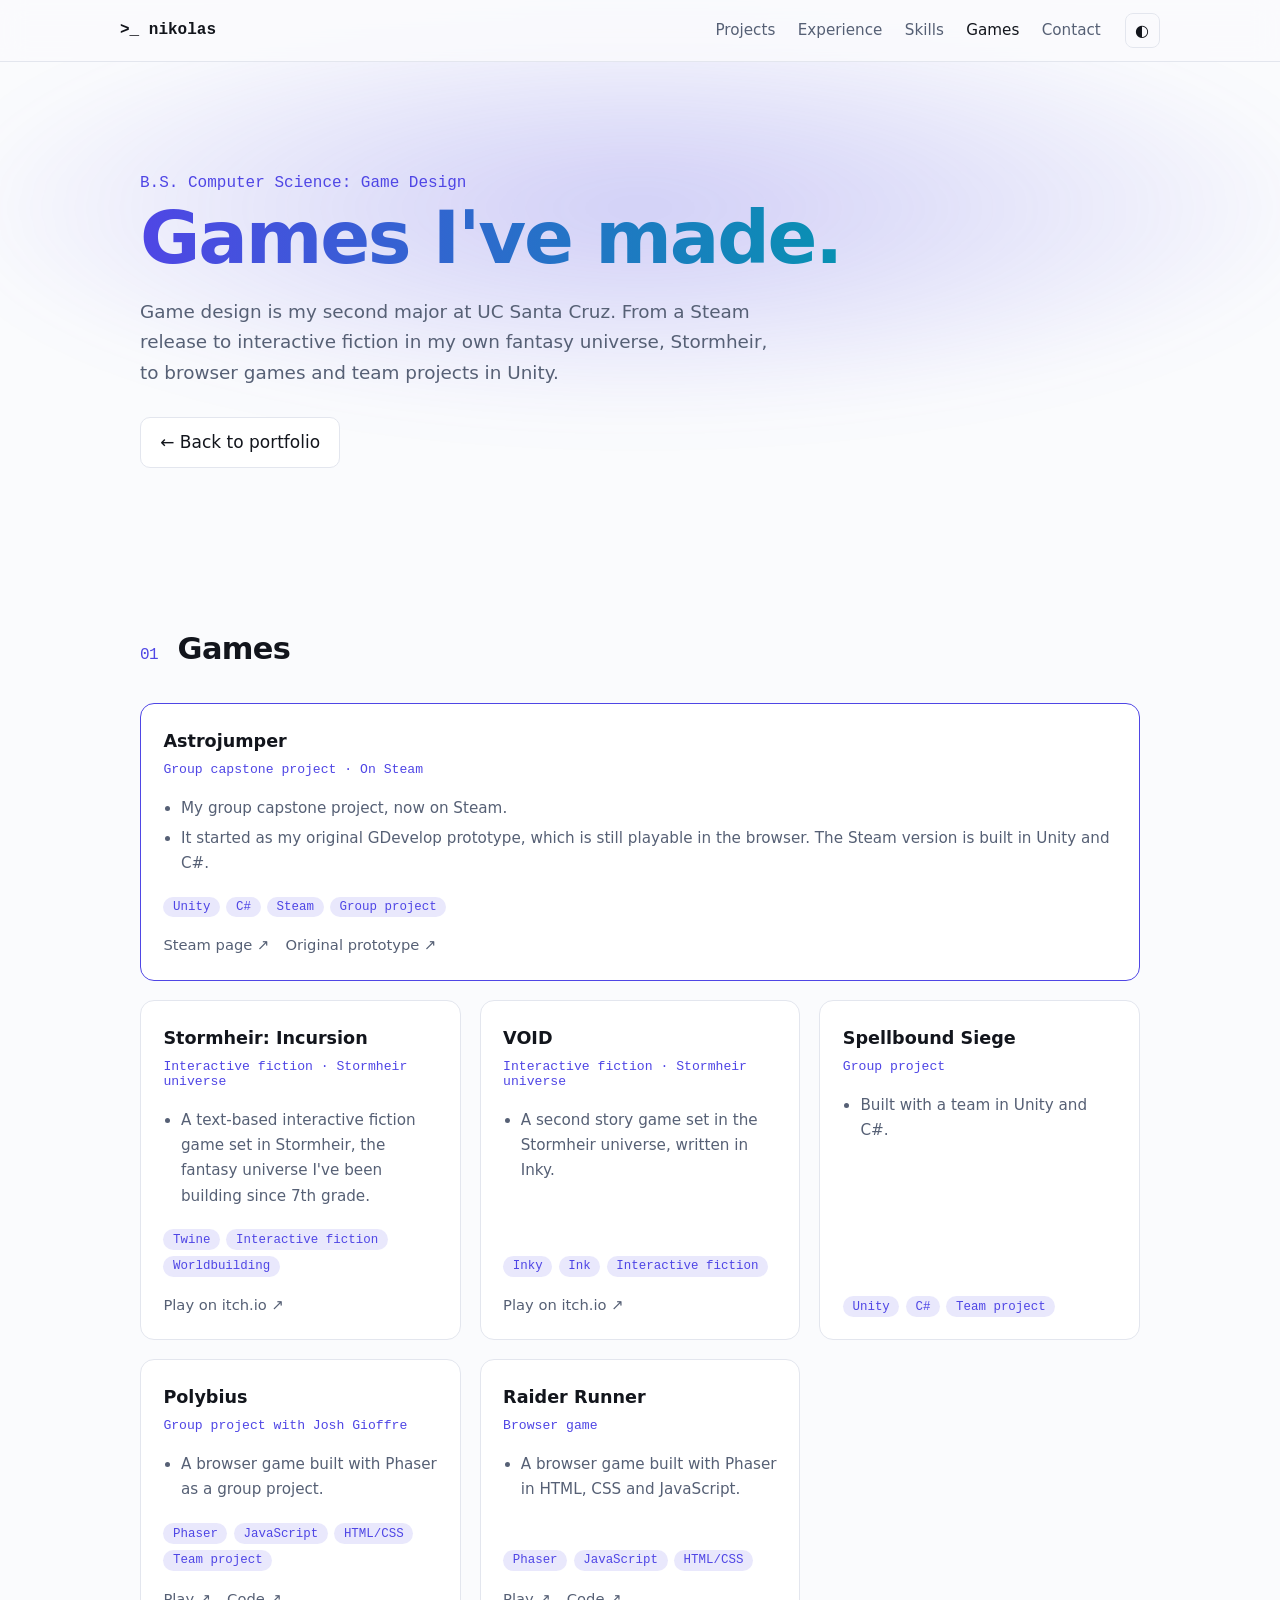
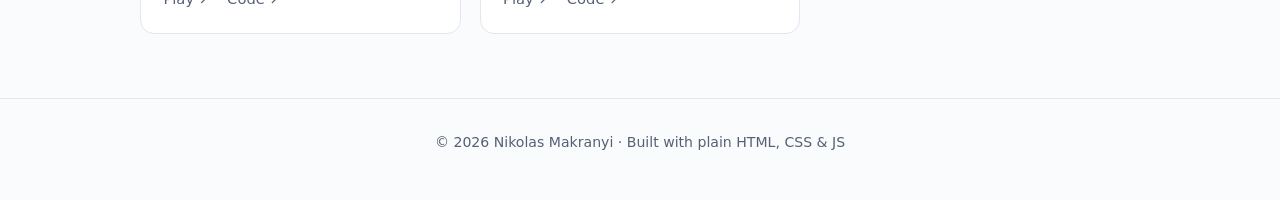
==== games.html @ 8a1a7c06 "Mark Astrojumper as a group project Co-Authored-By: Claude Sonnet 5.5 <noreply@anthropic.com> Claude" ====
<!DOCTYPE html>
<html lang="en">
<head>
  <meta charset="utf-8">
  <meta name="viewport" content="width=device-width, initial-scale=1">
  <title>Games — Nikolas Makranyi</title>
  <meta name="description" content="Games designed and built by Nikolas Makranyi.">
  <meta property="og:title" content="Games — Nikolas Makranyi">
  <meta property="og:description" content="Games designed and built by Nikolas Makranyi.">
  <meta name="theme-color" content="#0b0d12">
  <link rel="icon" href="data:image/svg+xml,<svg xmlns='http://www.w3.org/2000/svg' viewBox='0 0 100 100'><rect width='100' height='100' rx='22' fill='%236366f1'/><text x='50' y='68' font-size='56' text-anchor='middle' fill='white' font-family='monospace'>&gt;_</text></svg>">
  <link rel="stylesheet" href="assets/style.css">
</head>
<body>
  <a class="skip" href="#main">Skip to content</a>

  <header class="nav">
    <a class="logo" href="index.html" aria-label="Home">&gt;_ nikolas</a>
    <nav aria-label="Primary">
      <a href="index.html#projects">Projects</a>
      <a href="index.html#experience">Experience</a>
      <a href="index.html#skills">Skills</a>
      <a href="games.html" aria-current="page">Games</a>
      <a href="index.html#contact">Contact</a>
    </nav>
    <button id="theme" class="icon-btn" aria-label="Toggle theme">◐</button>
  </header>

  <main id="main">
    <section class="hero" id="top">
      <p class="eyebrow reveal">B.S. Computer Science: Game Design</p>
      <h1 class="reveal"><span class="grad">Games I've made.</span></h1>
      <p class="lead reveal">Game design is my second major at UC Santa Cruz. From a Steam release to interactive fiction in my own fantasy universe, Stormheir, to browser games and team projects in Unity.</p>
      <div class="cta reveal"><a class="btn" href="index.html">← Back to portfolio</a></div>
    </section>
    <section id="games">
      <h2><span class="num">01</span> Games</h2>
      <div class="grid">
        <article class="card reveal feat">
          <h3>Astrojumper</h3><span class="when">Group capstone project · On Steam</span>
          <ul class="bul"><li>My group capstone project, now on Steam.</li><li>It started as my original GDevelop prototype, which is still playable in the browser. The Steam version is built in Unity and C#.</li></ul>
          <ul class="tags"><li>Unity</li><li>C#</li><li>Steam</li><li>Group project</li></ul>
          <div class="links"><a href="https://store.steampowered.com/app/4700910/Astrojumper/" rel="noopener">Steam page ↗</a><a href="https://games.gdevelop-app.com/game-c05f5fa5-5271-40f2-9bf3-189c58e451dd/index.html" rel="noopener">Original prototype ↗</a></div>
        </article>
        <article class="card reveal">
          <h3>Stormheir: Incursion</h3><span class="when">Interactive fiction · Stormheir universe</span>
          <ul class="bul"><li>A text-based interactive fiction game set in Stormheir, the fantasy universe I've been building since 7th grade.</li></ul>
          <ul class="tags"><li>Twine</li><li>Interactive fiction</li><li>Worldbuilding</li></ul>
          <div class="links"><a href="https://zenithgamestudios.itch.io/stormheir-incursion" rel="noopener">Play on itch.io ↗</a></div>
        </article>
        <article class="card reveal">
          <h3>VOID</h3><span class="when">Interactive fiction · Stormheir universe</span>
          <ul class="bul"><li>A second story game set in the Stormheir universe, written in Inky.</li></ul>
          <ul class="tags"><li>Inky</li><li>Ink</li><li>Interactive fiction</li></ul>
          <div class="links"><a href="https://zenithgamestudios.itch.io/voidfinal" rel="noopener">Play on itch.io ↗</a></div>
        </article>
        <article class="card reveal">
          <h3>Spellbound Siege</h3><span class="when">Group project</span>
          <ul class="bul"><li>Built with a team in Unity and C#.</li></ul>
          <ul class="tags"><li>Unity</li><li>C#</li><li>Team project</li></ul>
          
        </article>
        <article class="card reveal">
          <h3>Polybius</h3><span class="when">Group project with Josh Gioffre</span>
          <ul class="bul"><li>A browser game built with Phaser as a group project.</li></ul>
          <ul class="tags"><li>Phaser</li><li>JavaScript</li><li>HTML/CSS</li><li>Team project</li></ul>
          <div class="links"><a href="https://kinglemurs.github.io/Polybius/" rel="noopener">Play ↗</a><a href="https://github.com/KingLemurs/Polybius" rel="noopener">Code ↗</a></div>
        </article>
        <article class="card reveal">
          <h3>Raider Runner</h3><span class="when">Browser game</span>
          <ul class="bul"><li>A browser game built with Phaser in HTML, CSS and JavaScript.</li></ul>
          <ul class="tags"><li>Phaser</li><li>JavaScript</li><li>HTML/CSS</li></ul>
          <div class="links"><a href="https://nmakranyi5.github.io/Raider-Runner/" rel="noopener">Play ↗</a><a href="https://github.com/nmakranyi5/Raider-Runner" rel="noopener">Code ↗</a></div>
        </article>
      </div>
    </section>
  </main>

  <footer>© <span id="year"></span> Nikolas Makranyi · Built with plain HTML, CSS &amp; JS</footer>
  <script src="assets/main.js"></script>
</body>
</html>
---- assets/style.css ----
:root{--bg:#0b0d12;--surface:#12151c;--border:#222735;--text:#e8eaf0;--muted:#9aa3b5;--accent:#818cf8;--accent2:#22d3ee;--max:1040px}
:root[data-theme="light"]{--bg:#fafbfd;--surface:#fff;--border:#e3e6ee;--text:#12151c;--muted:#566075;--accent:#4f46e5;--accent2:#0891b2}
@media (prefers-color-scheme:light){:root:not([data-theme="dark"]){--bg:#fafbfd;--surface:#fff;--border:#e3e6ee;--text:#12151c;--muted:#566075;--accent:#4f46e5;--accent2:#0891b2}}
*{box-sizing:border-box}html{scroll-behavior:smooth;scroll-padding-top:5rem}
body{margin:0;background:var(--bg);color:var(--text);font:17px/1.65 system-ui,-apple-system,"Segoe UI",Roboto,sans-serif;-webkit-font-smoothing:antialiased}
a{color:inherit}
.skip{position:absolute;left:-999px;top:0;background:var(--accent);color:#fff;padding:.5rem 1rem;z-index:100}.skip:focus{left:0}
:focus-visible{outline:2px solid var(--accent);outline-offset:3px;border-radius:4px}
.nav{position:sticky;top:0;z-index:10;display:flex;align-items:center;gap:1.5rem;padding:.8rem max(1rem,calc((100% - var(--max))/2));background:color-mix(in srgb,var(--bg) 80%,transparent);backdrop-filter:blur(12px);border-bottom:1px solid var(--border)}
.logo{font:600 1rem ui-monospace,SFMono-Regular,Menlo,monospace;text-decoration:none;margin-right:auto}
.nav nav{display:flex;gap:1.4rem}.nav nav a{color:var(--muted);text-decoration:none;font-size:.95rem}.nav nav a:hover{color:var(--text)}
.icon-btn{background:none;border:1px solid var(--border);color:var(--text);border-radius:8px;width:2.2rem;height:2.2rem;cursor:pointer;font-size:1rem}
main,footer{max-width:var(--max);margin:0 auto;padding:0 1.25rem}
section{padding:5rem 0 1rem}
.hero{padding-top:7rem;padding-bottom:3rem;position:relative}
.hero::before{content:"";position:absolute;inset:-4rem -20% auto;height:420px;background:radial-gradient(closest-side,color-mix(in srgb,var(--accent) 25%,transparent),transparent);z-index:-1;filter:blur(30px)}
.eyebrow{font:500 1rem ui-monospace,Menlo,monospace;color:var(--accent);margin:0}
h1{font-size:clamp(2.4rem,7vw,4.6rem);line-height:1.08;margin:.4rem 0 1.2rem;letter-spacing:-.03em}
.grad{background:linear-gradient(90deg,var(--accent),var(--accent2));-webkit-background-clip:text;background-clip:text;color:transparent}
.lead{color:var(--muted);font-size:1.15rem;max-width:40rem}
h2{font-size:1.9rem;letter-spacing:-.02em;margin:0 0 1.8rem}.num{font:500 1rem ui-monospace,Menlo,monospace;color:var(--accent);margin-right:.6rem}
h3{margin:0 0 .4rem;font-size:1.1rem}
.cta{display:flex;flex-wrap:wrap;gap:.75rem;margin:1.8rem 0}
.btn{display:inline-block;padding:.65rem 1.2rem;border-radius:10px;border:1px solid var(--border);background:var(--surface);text-decoration:none;font-weight:500;transition:transform .15s,border-color .15s}
.btn:hover{transform:translateY(-2px);border-color:var(--accent)}
.btn.primary{background:var(--accent);border-color:var(--accent);color:#fff}.btn.ghost{background:none}
.status{color:var(--muted);font-size:.95rem}.dot{display:inline-block;width:.55rem;height:.55rem;border-radius:50%;background:#34d399;margin-right:.4rem;box-shadow:0 0 0 0 #34d39988;animation:pulse 2s infinite}
@keyframes pulse{70%{box-shadow:0 0 0 8px #0000}100%{box-shadow:0 0 0 0 #0000}}
.grid{display:grid;grid-template-columns:repeat(auto-fit,minmax(285px,1fr));gap:1.2rem}
.card{background:var(--surface);border:1px solid var(--border);border-radius:14px;padding:1.4rem;display:flex;flex-direction:column;transition:transform .2s,border-color .2s}
.card:hover{transform:translateY(-4px);border-color:var(--accent)}
.card p{color:var(--muted);margin:.2rem 0 1rem;flex:1}
.tags{list-style:none;display:flex;flex-wrap:wrap;gap:.4rem;padding:0;margin:0}
.tags li{font:500 .78rem ui-monospace,Menlo,monospace;padding:.2rem .6rem;border-radius:999px;background:color-mix(in srgb,var(--accent) 12%,transparent);color:var(--accent)}
.links{display:flex;gap:1rem;margin-top:1rem;font-size:.92rem}.links a{color:var(--muted);text-decoration:none}.links a:hover{color:var(--accent)}
.timeline{list-style:none;margin:0;padding:0 0 0 1.4rem;border-left:2px solid var(--border)}
.timeline>li{position:relative;padding-bottom:1.8rem}.timeline>li::before{content:"";position:absolute;left:calc(-1.4rem - 6px);top:.45rem;width:10px;height:10px;border-radius:50%;background:var(--accent)}
.when{font:.82rem ui-monospace,Menlo,monospace;color:var(--accent)}.timeline p{color:var(--muted);margin:.2rem 0}
.skills{display:grid;grid-template-columns:repeat(auto-fit,minmax(240px,1fr));gap:1.5rem}
.contact{text-align:center;padding-bottom:3rem}.contact .lead{margin:0 auto}.contact .cta{justify-content:center}
footer{padding-top:2rem;padding-bottom:2.5rem;color:var(--muted);font-size:.88rem;border-top:1px solid var(--border);margin-top:3rem;text-align:center;max-width:none}
.reveal{opacity:0;transform:translateY(14px);transition:opacity .6s,transform .6s}.reveal.in{opacity:1;transform:none}
@media (max-width:600px){.nav nav{display:none}section{padding-top:3.5rem}.hero{padding-top:4.5rem}}
@media (prefers-reduced-motion:reduce){*{animation:none!important;transition:none!important;scroll-behavior:auto}.reveal{opacity:1;transform:none}}
.bul{margin:.5rem 0 1rem;padding-left:1.1rem;color:var(--muted);font-size:.95rem}.bul li{margin:.3rem 0}
.card .when{margin-bottom:.4rem}.card .bul{flex:1}
.sub{color:var(--text)!important;font-size:.95rem;margin:0 0 .2rem}
.timeline .tags{margin-top:.2rem}
.sub-h{margin-top:2.5rem}
.nav nav a[aria-current]{color:var(--text)}
.card.feat{border-color:var(--accent)}@media (min-width:900px){.card.feat{grid-column:1/-1}}
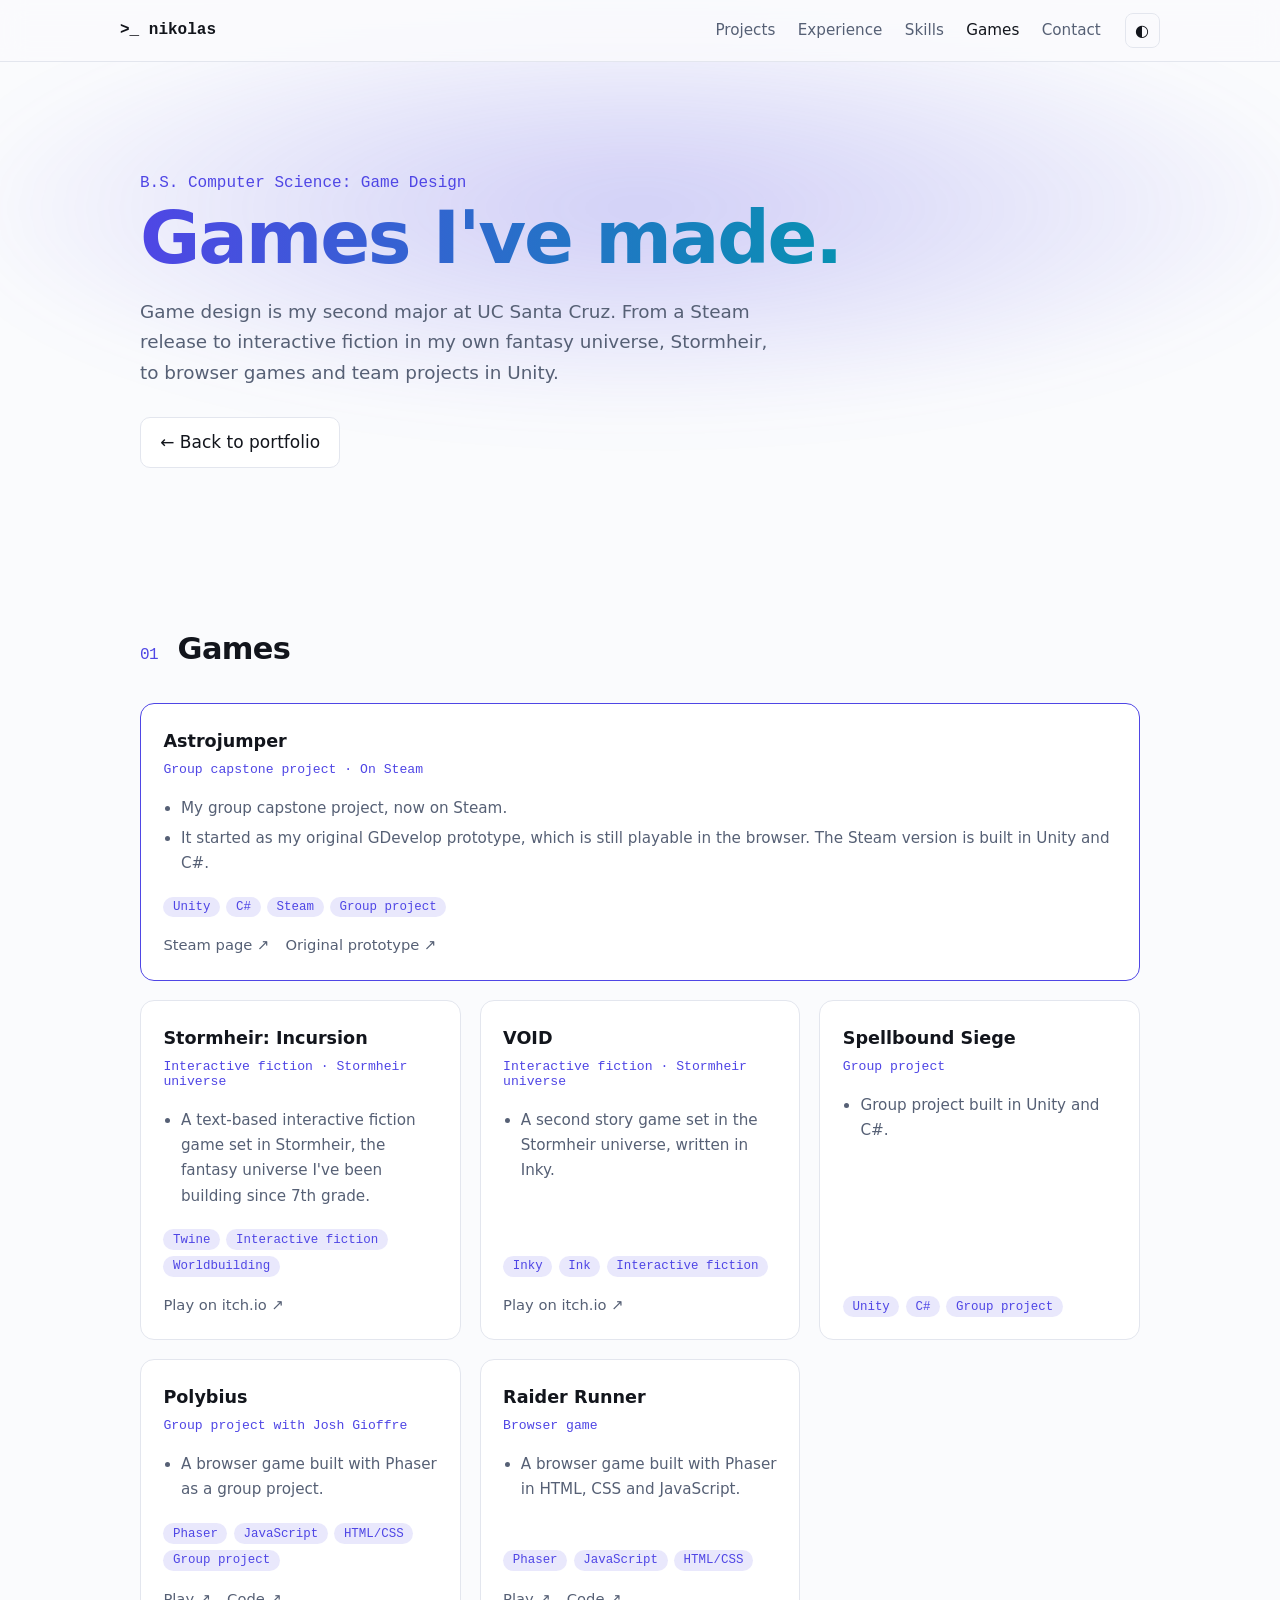
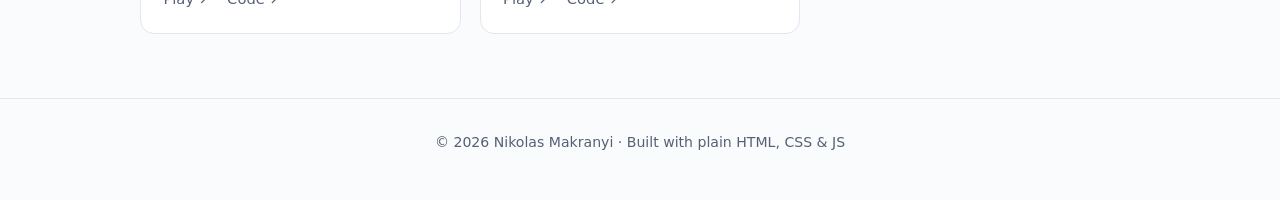
==== commit e5cc27c7: "Use consistent 'group project' wording Co-Authored-By: Claude Sonnet 5.5 <noreply@anthropic.com> Cla" ====
--- a/games.html
+++ b/games.html
@@ -56,14 +56,14 @@
         </article>
         <article class="card reveal">
           <h3>Spellbound Siege</h3><span class="when">Group project</span>
-          <ul class="bul"><li>Built with a team in Unity and C#.</li></ul>
-          <ul class="tags"><li>Unity</li><li>C#</li><li>Team project</li></ul>
+          <ul class="bul"><li>Group project built in Unity and C#.</li></ul>
+          <ul class="tags"><li>Unity</li><li>C#</li><li>Group project</li></ul>
           
         </article>
         <article class="card reveal">
           <h3>Polybius</h3><span class="when">Group project with Josh Gioffre</span>
           <ul class="bul"><li>A browser game built with Phaser as a group project.</li></ul>
-          <ul class="tags"><li>Phaser</li><li>JavaScript</li><li>HTML/CSS</li><li>Team project</li></ul>
+          <ul class="tags"><li>Phaser</li><li>JavaScript</li><li>HTML/CSS</li><li>Group project</li></ul>
           <div class="links"><a href="https://kinglemurs.github.io/Polybius/" rel="noopener">Play ↗</a><a href="https://github.com/KingLemurs/Polybius" rel="noopener">Code ↗</a></div>
         </article>
         <article class="card reveal">
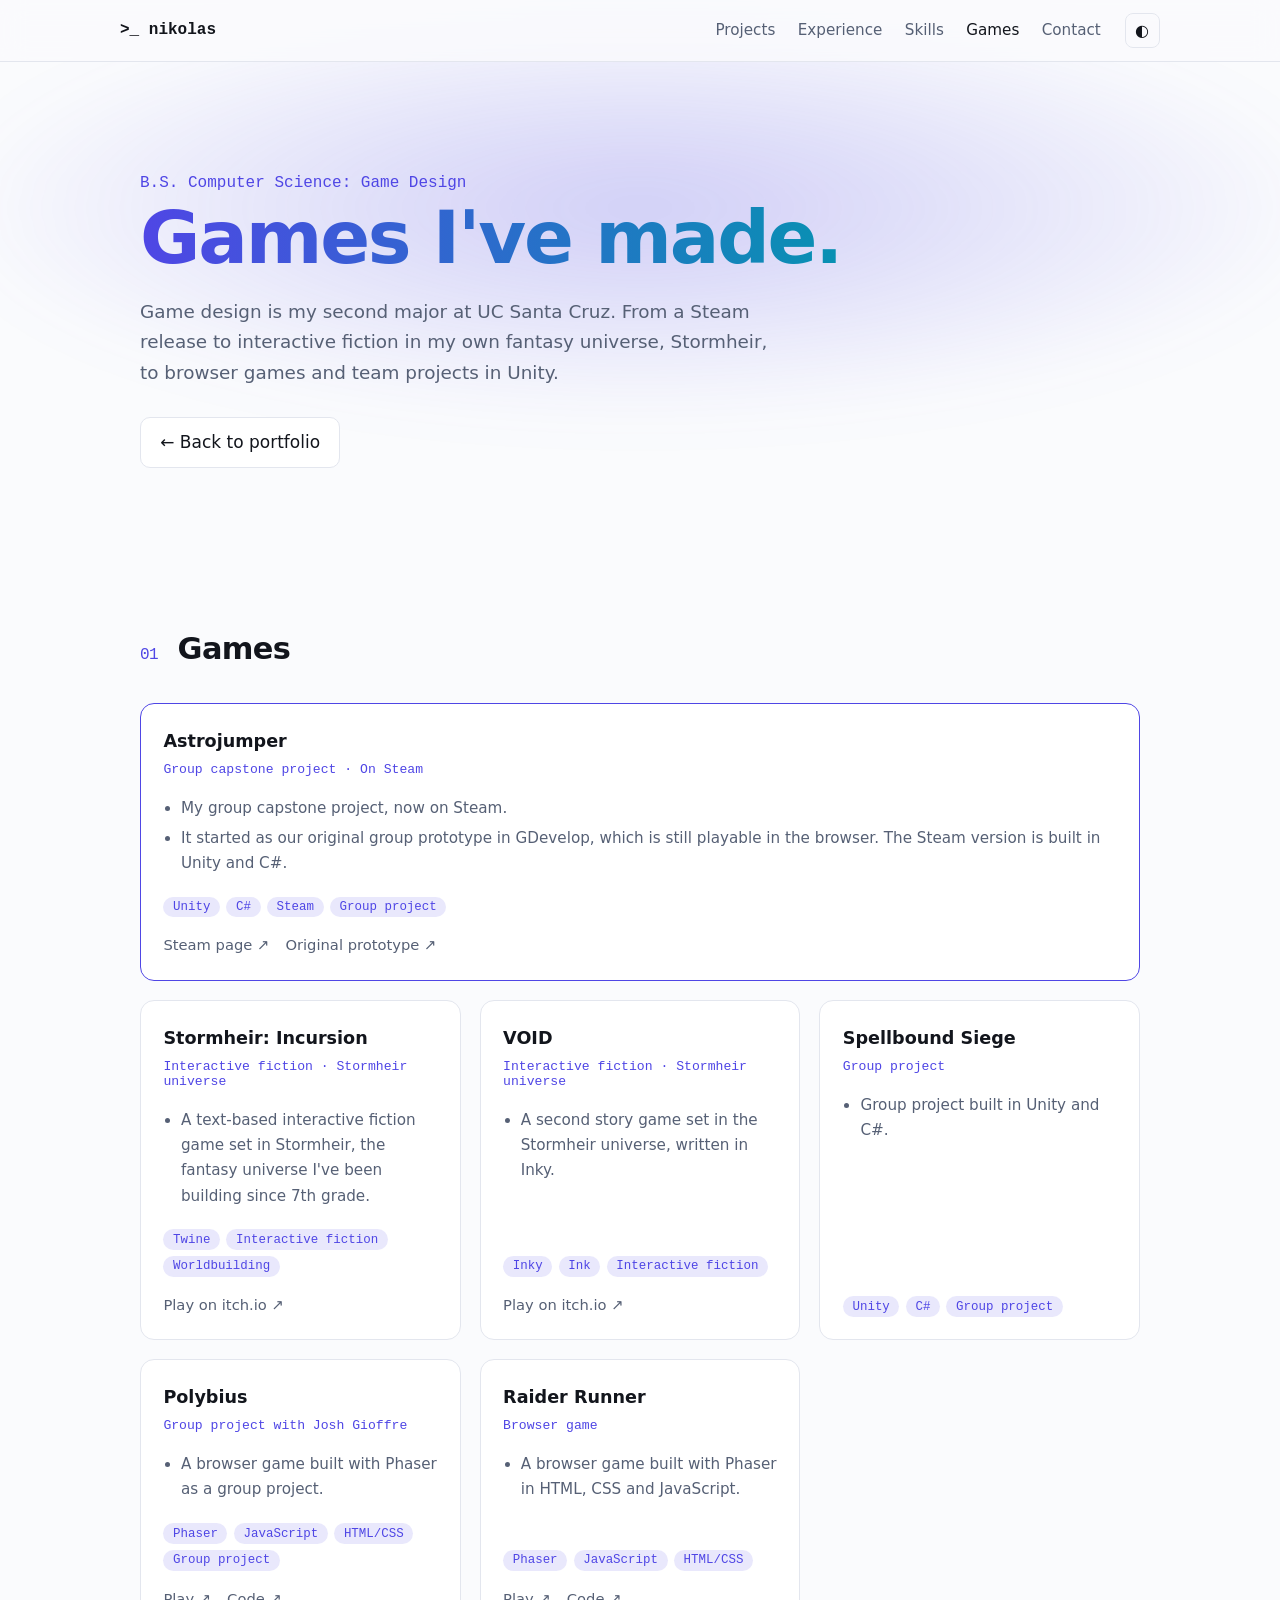
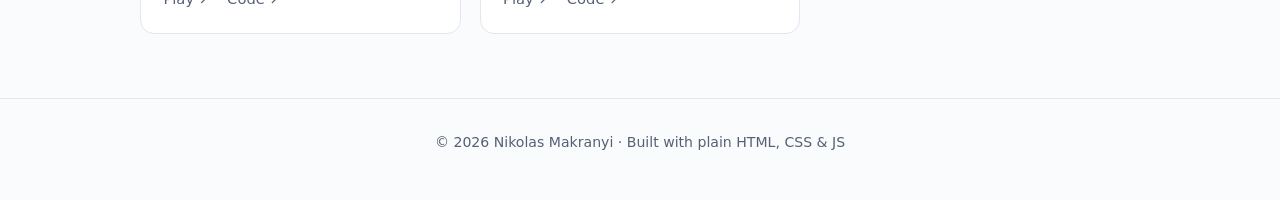
==== commit 0f6768a8: "Mark Astrojumper prototype as a group project Co-Authored-By: Claude Sonnet 5.5 <noreply@anthropic.c" ====
--- a/games.html
+++ b/games.html
@@ -38,7 +38,7 @@
       <div class="grid">
         <article class="card reveal feat">
           <h3>Astrojumper</h3><span class="when">Group capstone project · On Steam</span>
-          <ul class="bul"><li>My group capstone project, now on Steam.</li><li>It started as my original GDevelop prototype, which is still playable in the browser. The Steam version is built in Unity and C#.</li></ul>
+          <ul class="bul"><li>My group capstone project, now on Steam.</li><li>It started as our original group prototype in GDevelop, which is still playable in the browser. The Steam version is built in Unity and C#.</li></ul>
           <ul class="tags"><li>Unity</li><li>C#</li><li>Steam</li><li>Group project</li></ul>
           <div class="links"><a href="https://store.steampowered.com/app/4700910/Astrojumper/" rel="noopener">Steam page ↗</a><a href="https://games.gdevelop-app.com/game-c05f5fa5-5271-40f2-9bf3-189c58e451dd/index.html" rel="noopener">Original prototype ↗</a></div>
         </article>
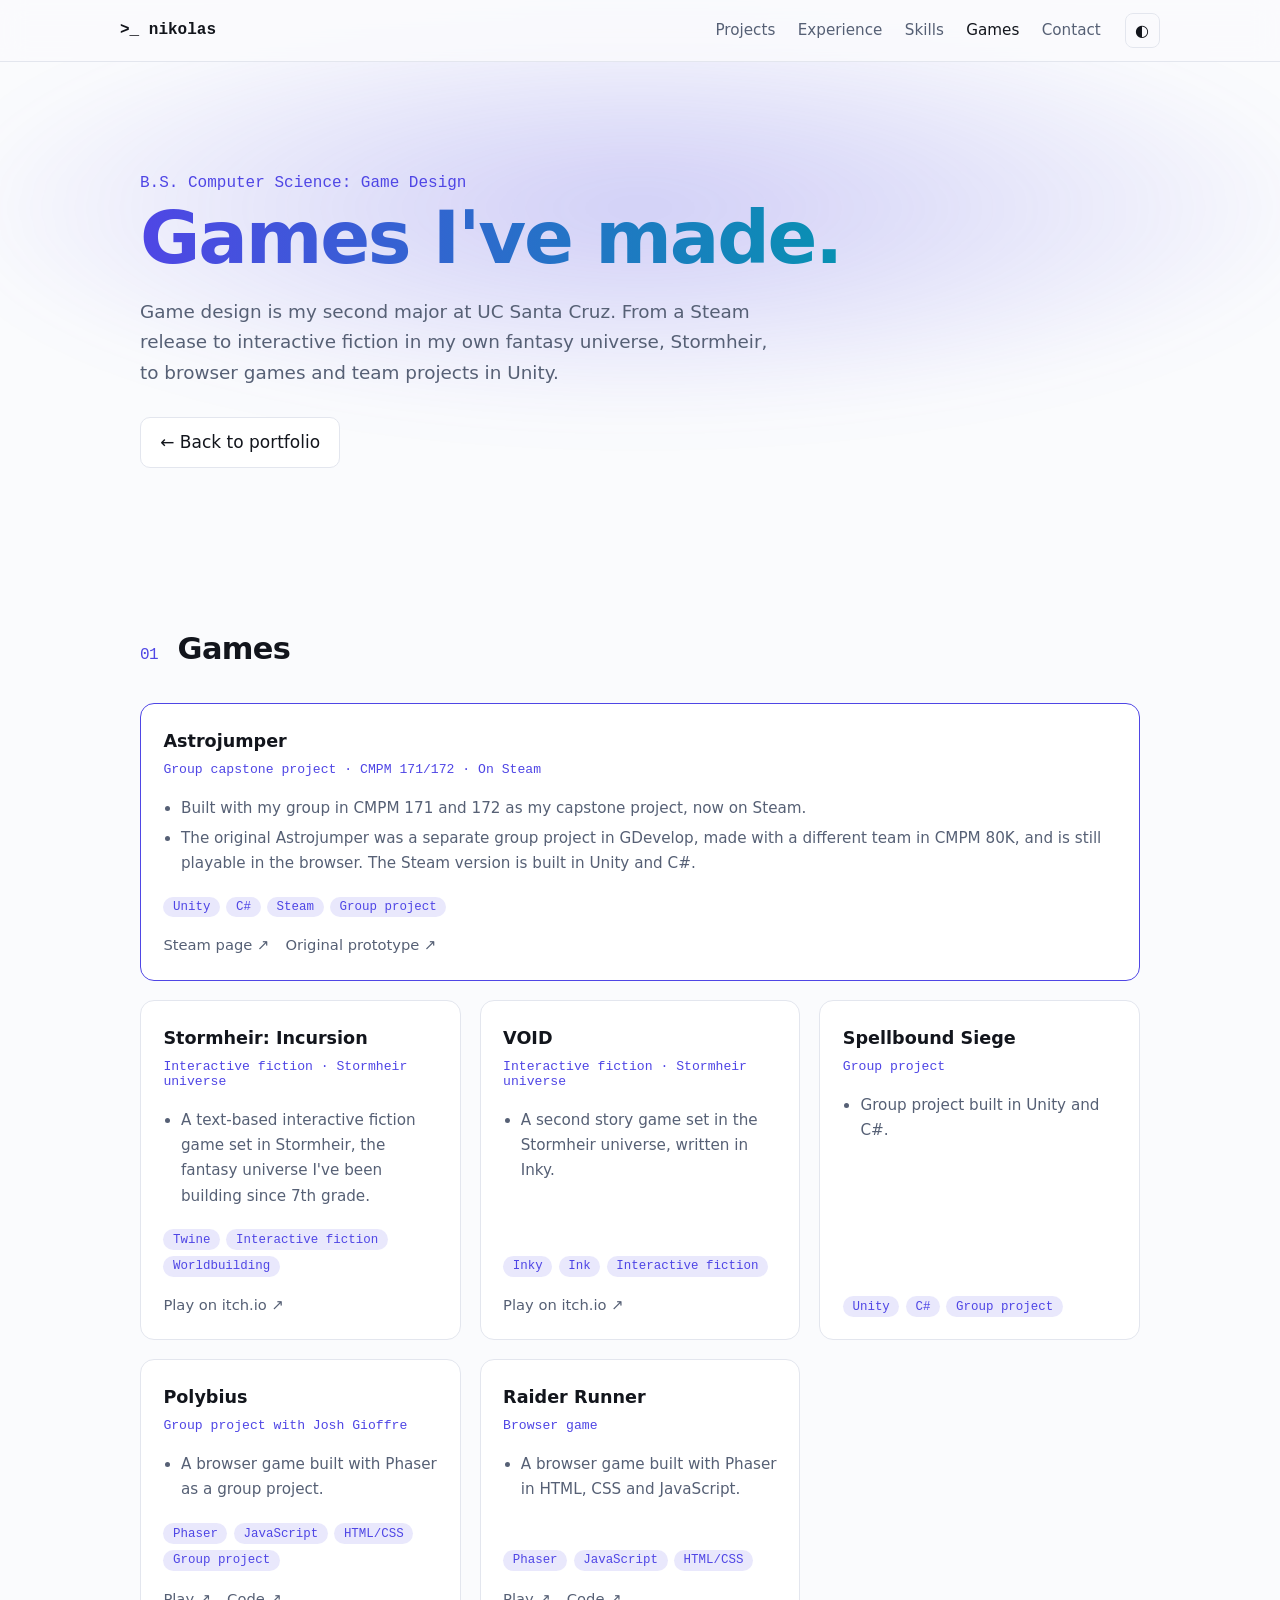
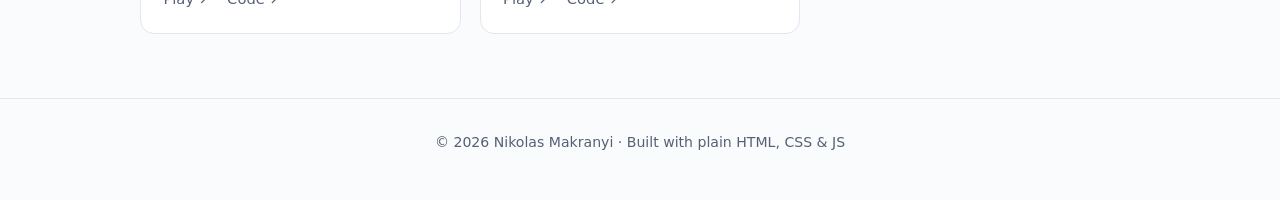
==== commit 19ba93bf: "Clarify Astrojumper courses and teams Co-Authored-By: Claude Sonnet 5.5 <noreply@anthropic.com> Clau" ====
--- a/games.html
+++ b/games.html
@@ -37,8 +37,8 @@
       <h2><span class="num">01</span> Games</h2>
       <div class="grid">
         <article class="card reveal feat">
-          <h3>Astrojumper</h3><span class="when">Group capstone project · On Steam</span>
-          <ul class="bul"><li>My group capstone project, now on Steam.</li><li>It started as our original group prototype in GDevelop, which is still playable in the browser. The Steam version is built in Unity and C#.</li></ul>
+          <h3>Astrojumper</h3><span class="when">Group capstone project · CMPM 171/172 · On Steam</span>
+          <ul class="bul"><li>Built with my group in CMPM 171 and 172 as my capstone project, now on Steam.</li><li>The original Astrojumper was a separate group project in GDevelop, made with a different team in CMPM 80K, and is still playable in the browser. The Steam version is built in Unity and C#.</li></ul>
           <ul class="tags"><li>Unity</li><li>C#</li><li>Steam</li><li>Group project</li></ul>
           <div class="links"><a href="https://store.steampowered.com/app/4700910/Astrojumper/" rel="noopener">Steam page ↗</a><a href="https://games.gdevelop-app.com/game-c05f5fa5-5271-40f2-9bf3-189c58e451dd/index.html" rel="noopener">Original prototype ↗</a></div>
         </article>
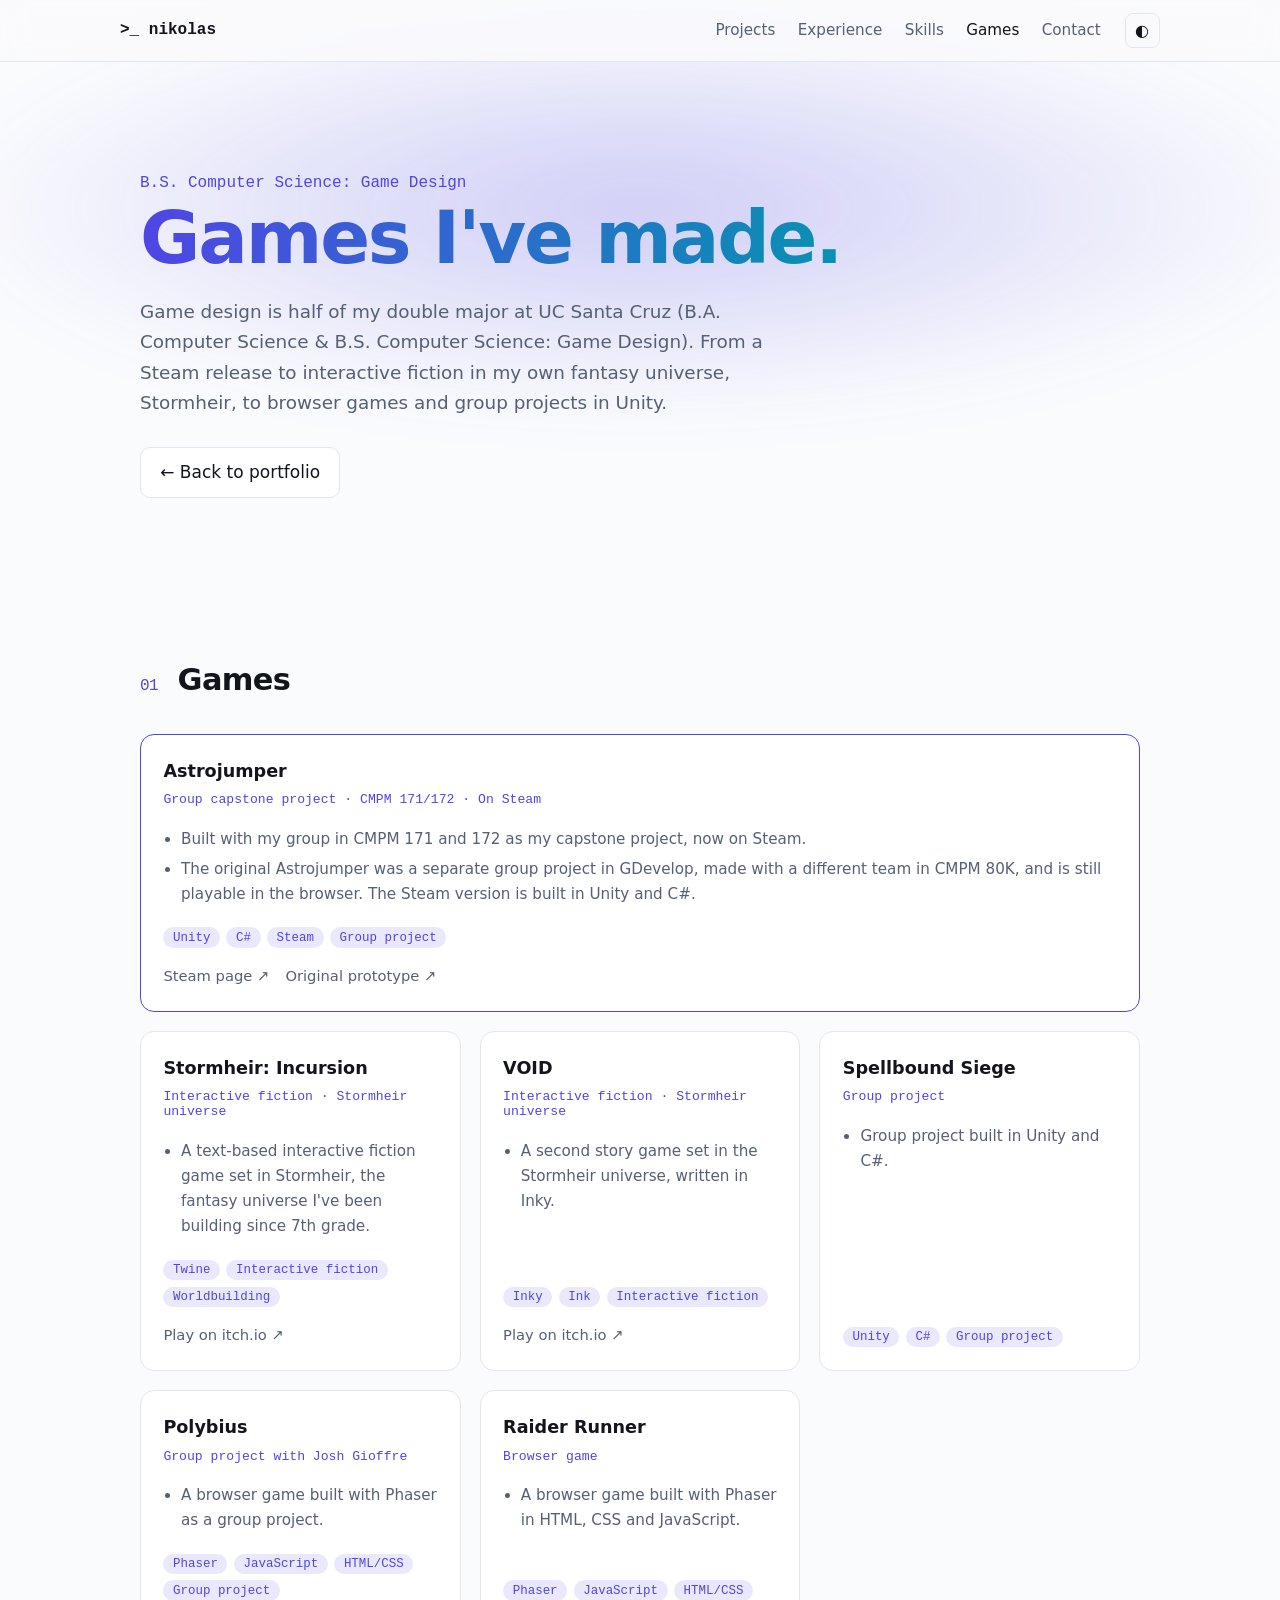
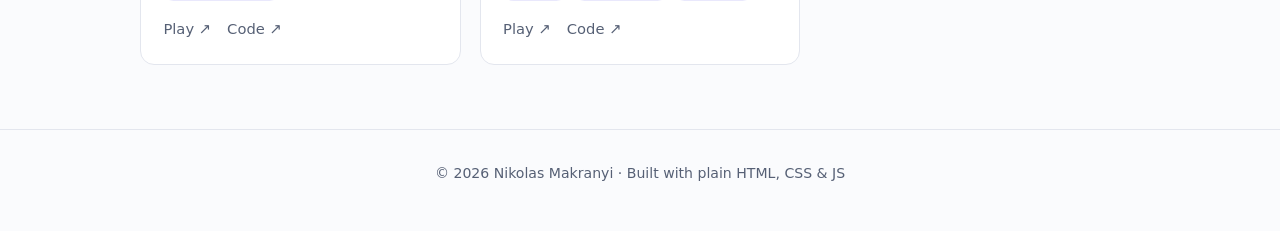
==== commit 3c98e797: "Update resume PDF and fix wording to match it Co-Authored-By: Claude Sonnet 5.5 <noreply@anthropic.c" ====
--- a/games.html
+++ b/games.html
@@ -30,7 +30,7 @@
     <section class="hero" id="top">
       <p class="eyebrow reveal">B.S. Computer Science: Game Design</p>
       <h1 class="reveal"><span class="grad">Games I've made.</span></h1>
-      <p class="lead reveal">Game design is my second major at UC Santa Cruz. From a Steam release to interactive fiction in my own fantasy universe, Stormheir, to browser games and team projects in Unity.</p>
+      <p class="lead reveal">Game design is half of my double major at UC Santa Cruz (B.A. Computer Science &amp; B.S. Computer Science: Game Design). From a Steam release to interactive fiction in my own fantasy universe, Stormheir, to browser games and group projects in Unity.</p>
       <div class="cta reveal"><a class="btn" href="index.html">← Back to portfolio</a></div>
     </section>
     <section id="games">
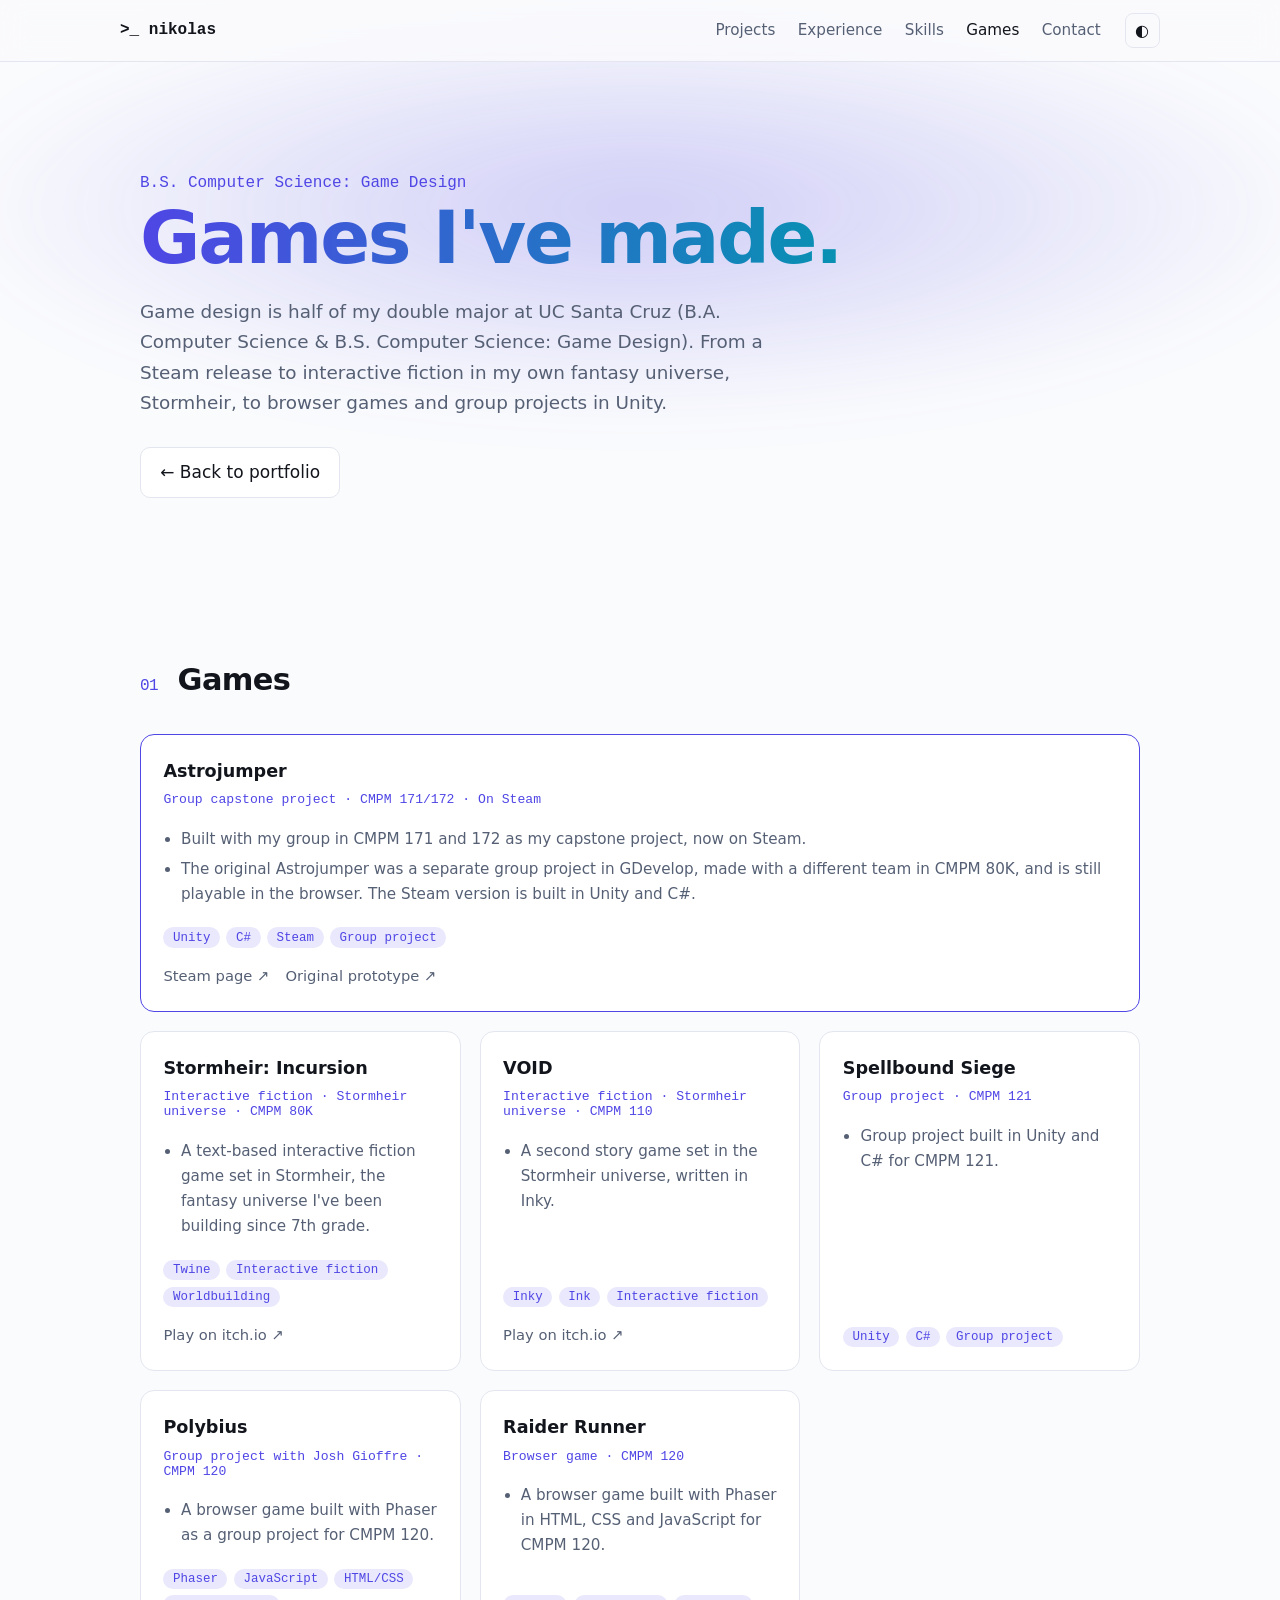
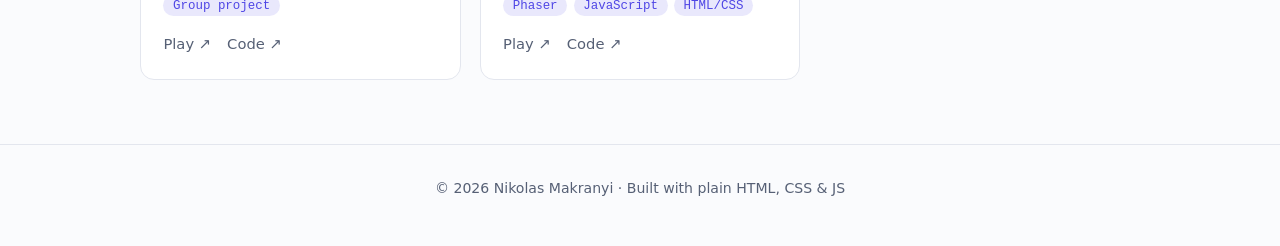
==== commit 2450806a: "Update games.html" ====
--- a/games.html
+++ b/games.html
@@ -43,32 +43,32 @@
           <div class="links"><a href="https://store.steampowered.com/app/4700910/Astrojumper/" rel="noopener">Steam page ↗</a><a href="https://games.gdevelop-app.com/game-c05f5fa5-5271-40f2-9bf3-189c58e451dd/index.html" rel="noopener">Original prototype ↗</a></div>
         </article>
         <article class="card reveal">
-          <h3>Stormheir: Incursion</h3><span class="when">Interactive fiction · Stormheir universe</span>
+          <h3>Stormheir: Incursion</h3><span class="when">Interactive fiction · Stormheir universe · CMPM 80K</span>
           <ul class="bul"><li>A text-based interactive fiction game set in Stormheir, the fantasy universe I've been building since 7th grade.</li></ul>
           <ul class="tags"><li>Twine</li><li>Interactive fiction</li><li>Worldbuilding</li></ul>
           <div class="links"><a href="https://zenithgamestudios.itch.io/stormheir-incursion" rel="noopener">Play on itch.io ↗</a></div>
         </article>
         <article class="card reveal">
-          <h3>VOID</h3><span class="when">Interactive fiction · Stormheir universe</span>
+          <h3>VOID</h3><span class="when">Interactive fiction · Stormheir universe · CMPM 110</span>
           <ul class="bul"><li>A second story game set in the Stormheir universe, written in Inky.</li></ul>
           <ul class="tags"><li>Inky</li><li>Ink</li><li>Interactive fiction</li></ul>
           <div class="links"><a href="https://zenithgamestudios.itch.io/voidfinal" rel="noopener">Play on itch.io ↗</a></div>
         </article>
         <article class="card reveal">
-          <h3>Spellbound Siege</h3><span class="when">Group project</span>
-          <ul class="bul"><li>Group project built in Unity and C#.</li></ul>
+          <h3>Spellbound Siege</h3><span class="when">Group project · CMPM 121</span>
+          <ul class="bul"><li>Group project built in Unity and C# for CMPM 121.</li></ul>
           <ul class="tags"><li>Unity</li><li>C#</li><li>Group project</li></ul>
           
         </article>
         <article class="card reveal">
-          <h3>Polybius</h3><span class="when">Group project with Josh Gioffre</span>
-          <ul class="bul"><li>A browser game built with Phaser as a group project.</li></ul>
+          <h3>Polybius</h3><span class="when">Group project with Josh Gioffre · CMPM 120</span>
+          <ul class="bul"><li>A browser game built with Phaser as a group project for CMPM 120.</li></ul>
           <ul class="tags"><li>Phaser</li><li>JavaScript</li><li>HTML/CSS</li><li>Group project</li></ul>
           <div class="links"><a href="https://kinglemurs.github.io/Polybius/" rel="noopener">Play ↗</a><a href="https://github.com/KingLemurs/Polybius" rel="noopener">Code ↗</a></div>
         </article>
         <article class="card reveal">
-          <h3>Raider Runner</h3><span class="when">Browser game</span>
-          <ul class="bul"><li>A browser game built with Phaser in HTML, CSS and JavaScript.</li></ul>
+          <h3>Raider Runner</h3><span class="when">Browser game · CMPM 120</span>
+          <ul class="bul"><li>A browser game built with Phaser in HTML, CSS and JavaScript for CMPM 120.</li></ul>
           <ul class="tags"><li>Phaser</li><li>JavaScript</li><li>HTML/CSS</li></ul>
           <div class="links"><a href="https://nmakranyi5.github.io/Raider-Runner/" rel="noopener">Play ↗</a><a href="https://github.com/nmakranyi5/Raider-Runner" rel="noopener">Code ↗</a></div>
         </article>
--- a/assets/style.css
+++ b/assets/style.css
@@ -49,3 +49,14 @@
 .sub-h{margin-top:2.5rem}
 .nav nav a[aria-current]{color:var(--text)}
 .card.feat{border-color:var(--accent)}@media (min-width:900px){.card.feat{grid-column:1/-1}}
+
+html,body{overflow-x:clip}
+.link-btn{font:inherit;color:var(--muted);background:none;border:0;padding:0;cursor:pointer}.link-btn:hover{color:var(--accent)}
+#lightbox{border:0;padding:0;background:transparent;max-width:100vw;max-height:100vh;width:100%;height:100%;color:#fff}
+#lightbox::backdrop{background:#05070bd9;backdrop-filter:blur(6px)}
+#lightbox[open]{display:flex;align-items:center;justify-content:center;flex-direction:column;gap:.8rem}
+#lightbox img{max-width:min(92vw,520px);max-height:80vh;width:auto;height:auto;border-radius:20px;box-shadow:0 20px 60px #000a;background:#0b0d12}
+.lb-cap{margin:0;font-size:.9rem;color:#cbd2e0;max-width:min(92vw,520px);text-align:center}
+.lb-close,.lb-nav{position:absolute;background:#ffffff1f;color:#fff;border:1px solid #ffffff33;border-radius:50%;width:2.6rem;height:2.6rem;font-size:1.3rem;cursor:pointer;line-height:1}
+.lb-close:hover,.lb-nav:hover{background:#ffffff33}
+.lb-close{top:1rem;right:1rem}.lb-prev{left:1rem;top:50%}.lb-next{right:1rem;top:50%}
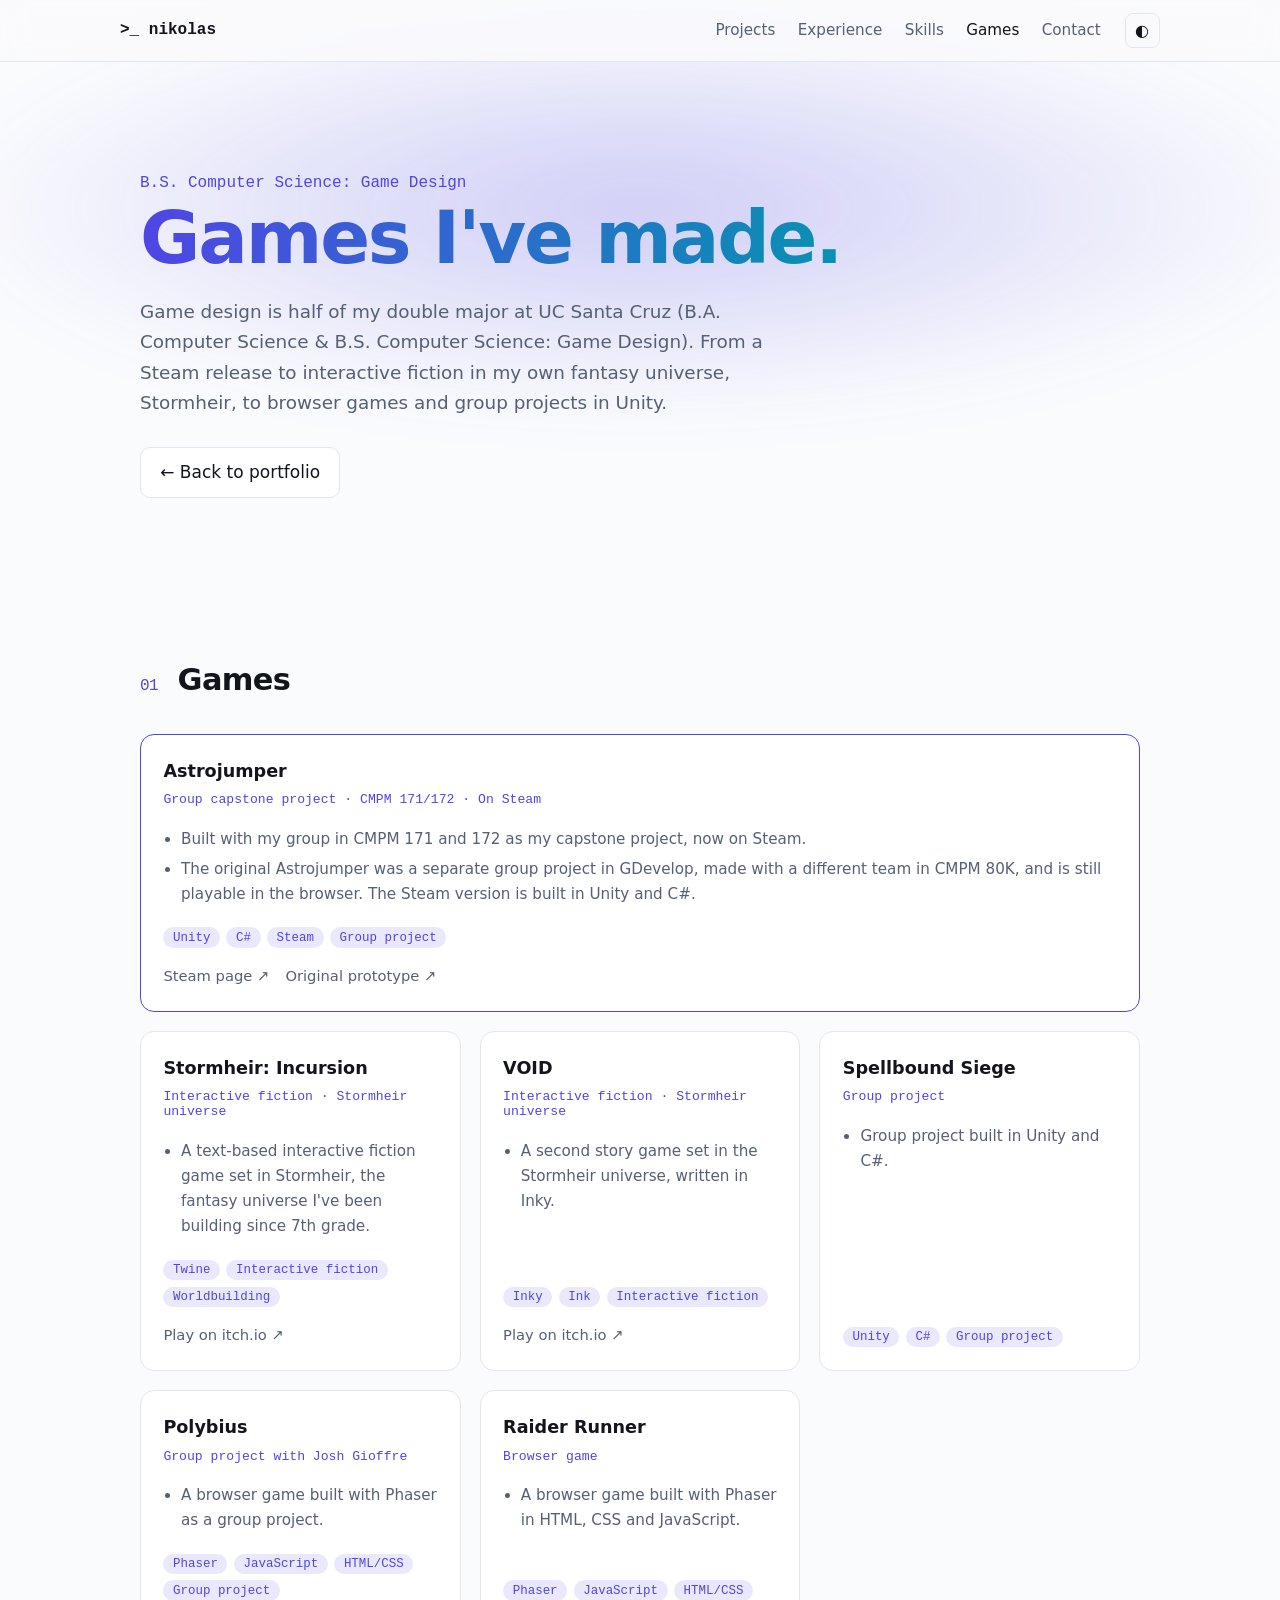
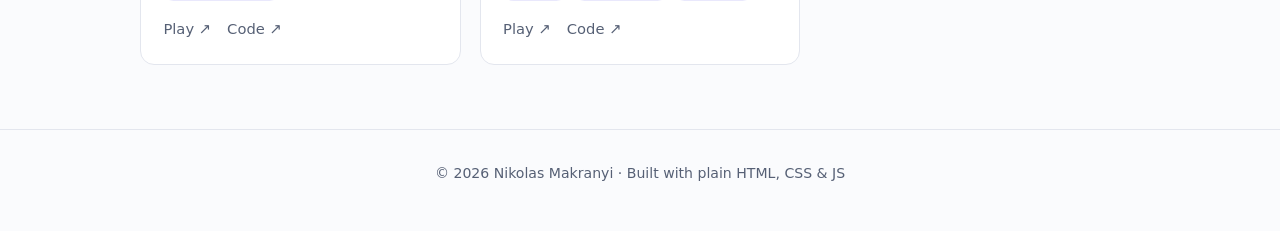
==== commit 2cb0e379: "Cache-bust CSS/JS on deploy and harden lightbox styles for Safari Co-Authored-By: Claude Sonnet 5.5 " ====
--- a/games.html
+++ b/games.html
@@ -9,7 +9,7 @@
   <meta property="og:description" content="Games designed and built by Nikolas Makranyi.">
   <meta name="theme-color" content="#0b0d12">
   <link rel="icon" href="data:image/svg+xml,<svg xmlns='http://www.w3.org/2000/svg' viewBox='0 0 100 100'><rect width='100' height='100' rx='22' fill='%236366f1'/><text x='50' y='68' font-size='56' text-anchor='middle' fill='white' font-family='monospace'>&gt;_</text></svg>">
-  <link rel="stylesheet" href="assets/style.css">
+  <link rel="stylesheet" href="assets/style.css?v=__VER__">
 </head>
 <body>
   <a class="skip" href="#main">Skip to content</a>
@@ -43,32 +43,32 @@
           <div class="links"><a href="https://store.steampowered.com/app/4700910/Astrojumper/" rel="noopener">Steam page ↗</a><a href="https://games.gdevelop-app.com/game-c05f5fa5-5271-40f2-9bf3-189c58e451dd/index.html" rel="noopener">Original prototype ↗</a></div>
         </article>
         <article class="card reveal">
-          <h3>Stormheir: Incursion</h3><span class="when">Interactive fiction · Stormheir universe · CMPM 80K</span>
+          <h3>Stormheir: Incursion</h3><span class="when">Interactive fiction · Stormheir universe</span>
           <ul class="bul"><li>A text-based interactive fiction game set in Stormheir, the fantasy universe I've been building since 7th grade.</li></ul>
           <ul class="tags"><li>Twine</li><li>Interactive fiction</li><li>Worldbuilding</li></ul>
           <div class="links"><a href="https://zenithgamestudios.itch.io/stormheir-incursion" rel="noopener">Play on itch.io ↗</a></div>
         </article>
         <article class="card reveal">
-          <h3>VOID</h3><span class="when">Interactive fiction · Stormheir universe · CMPM 110</span>
+          <h3>VOID</h3><span class="when">Interactive fiction · Stormheir universe</span>
           <ul class="bul"><li>A second story game set in the Stormheir universe, written in Inky.</li></ul>
           <ul class="tags"><li>Inky</li><li>Ink</li><li>Interactive fiction</li></ul>
           <div class="links"><a href="https://zenithgamestudios.itch.io/voidfinal" rel="noopener">Play on itch.io ↗</a></div>
         </article>
         <article class="card reveal">
-          <h3>Spellbound Siege</h3><span class="when">Group project · CMPM 121</span>
-          <ul class="bul"><li>Group project built in Unity and C# for CMPM 121.</li></ul>
+          <h3>Spellbound Siege</h3><span class="when">Group project</span>
+          <ul class="bul"><li>Group project built in Unity and C#.</li></ul>
           <ul class="tags"><li>Unity</li><li>C#</li><li>Group project</li></ul>
           
         </article>
         <article class="card reveal">
-          <h3>Polybius</h3><span class="when">Group project with Josh Gioffre · CMPM 120</span>
-          <ul class="bul"><li>A browser game built with Phaser as a group project for CMPM 120.</li></ul>
+          <h3>Polybius</h3><span class="when">Group project with Josh Gioffre</span>
+          <ul class="bul"><li>A browser game built with Phaser as a group project.</li></ul>
           <ul class="tags"><li>Phaser</li><li>JavaScript</li><li>HTML/CSS</li><li>Group project</li></ul>
           <div class="links"><a href="https://kinglemurs.github.io/Polybius/" rel="noopener">Play ↗</a><a href="https://github.com/KingLemurs/Polybius" rel="noopener">Code ↗</a></div>
         </article>
         <article class="card reveal">
-          <h3>Raider Runner</h3><span class="when">Browser game · CMPM 120</span>
-          <ul class="bul"><li>A browser game built with Phaser in HTML, CSS and JavaScript for CMPM 120.</li></ul>
+          <h3>Raider Runner</h3><span class="when">Browser game</span>
+          <ul class="bul"><li>A browser game built with Phaser in HTML, CSS and JavaScript.</li></ul>
           <ul class="tags"><li>Phaser</li><li>JavaScript</li><li>HTML/CSS</li></ul>
           <div class="links"><a href="https://nmakranyi5.github.io/Raider-Runner/" rel="noopener">Play ↗</a><a href="https://github.com/nmakranyi5/Raider-Runner" rel="noopener">Code ↗</a></div>
         </article>
@@ -77,6 +77,6 @@
   </main>
 
   <footer>© <span id="year"></span> Nikolas Makranyi · Built with plain HTML, CSS &amp; JS</footer>
-  <script src="assets/main.js"></script>
+  <script src="assets/main.js?v=__VER__"></script>
 </body>
 </html>
--- a/assets/style.css
+++ b/assets/style.css
@@ -51,11 +51,11 @@
 .card.feat{border-color:var(--accent)}@media (min-width:900px){.card.feat{grid-column:1/-1}}
 
 html,body{overflow-x:clip}
-.link-btn{font:inherit;color:var(--muted);background:none;border:0;padding:0;cursor:pointer}.link-btn:hover{color:var(--accent)}
-#lightbox{border:0;padding:0;background:transparent;max-width:100vw;max-height:100vh;width:100%;height:100%;color:#fff}
-#lightbox::backdrop{background:#05070bd9;backdrop-filter:blur(6px)}
+.link-btn{-webkit-appearance:none;appearance:none;font:inherit;color:var(--muted);background:none;border:0;padding:0;cursor:pointer}.link-btn:hover{color:var(--accent)}
+#lightbox{position:fixed;inset:0;margin:0;border:0;padding:0;background:transparent;max-width:none;max-height:none;width:100%;height:100%;color:#fff;overflow:hidden}
+#lightbox::backdrop{background:#05070bd9;-webkit-backdrop-filter:blur(6px);backdrop-filter:blur(6px)}
 #lightbox[open]{display:flex;align-items:center;justify-content:center;flex-direction:column;gap:.8rem}
-#lightbox img{max-width:min(92vw,520px);max-height:80vh;width:auto;height:auto;border-radius:20px;box-shadow:0 20px 60px #000a;background:#0b0d12}
+#lightbox img{max-width:min(92vw,520px);max-height:80vh;max-height:80dvh;width:auto;height:auto;object-fit:contain;border-radius:20px;box-shadow:0 20px 60px #000a;background:#0b0d12}
 .lb-cap{margin:0;font-size:.9rem;color:#cbd2e0;max-width:min(92vw,520px);text-align:center}
 .lb-close,.lb-nav{position:absolute;background:#ffffff1f;color:#fff;border:1px solid #ffffff33;border-radius:50%;width:2.6rem;height:2.6rem;font-size:1.3rem;cursor:pointer;line-height:1}
 .lb-close:hover,.lb-nav:hover{background:#ffffff33}
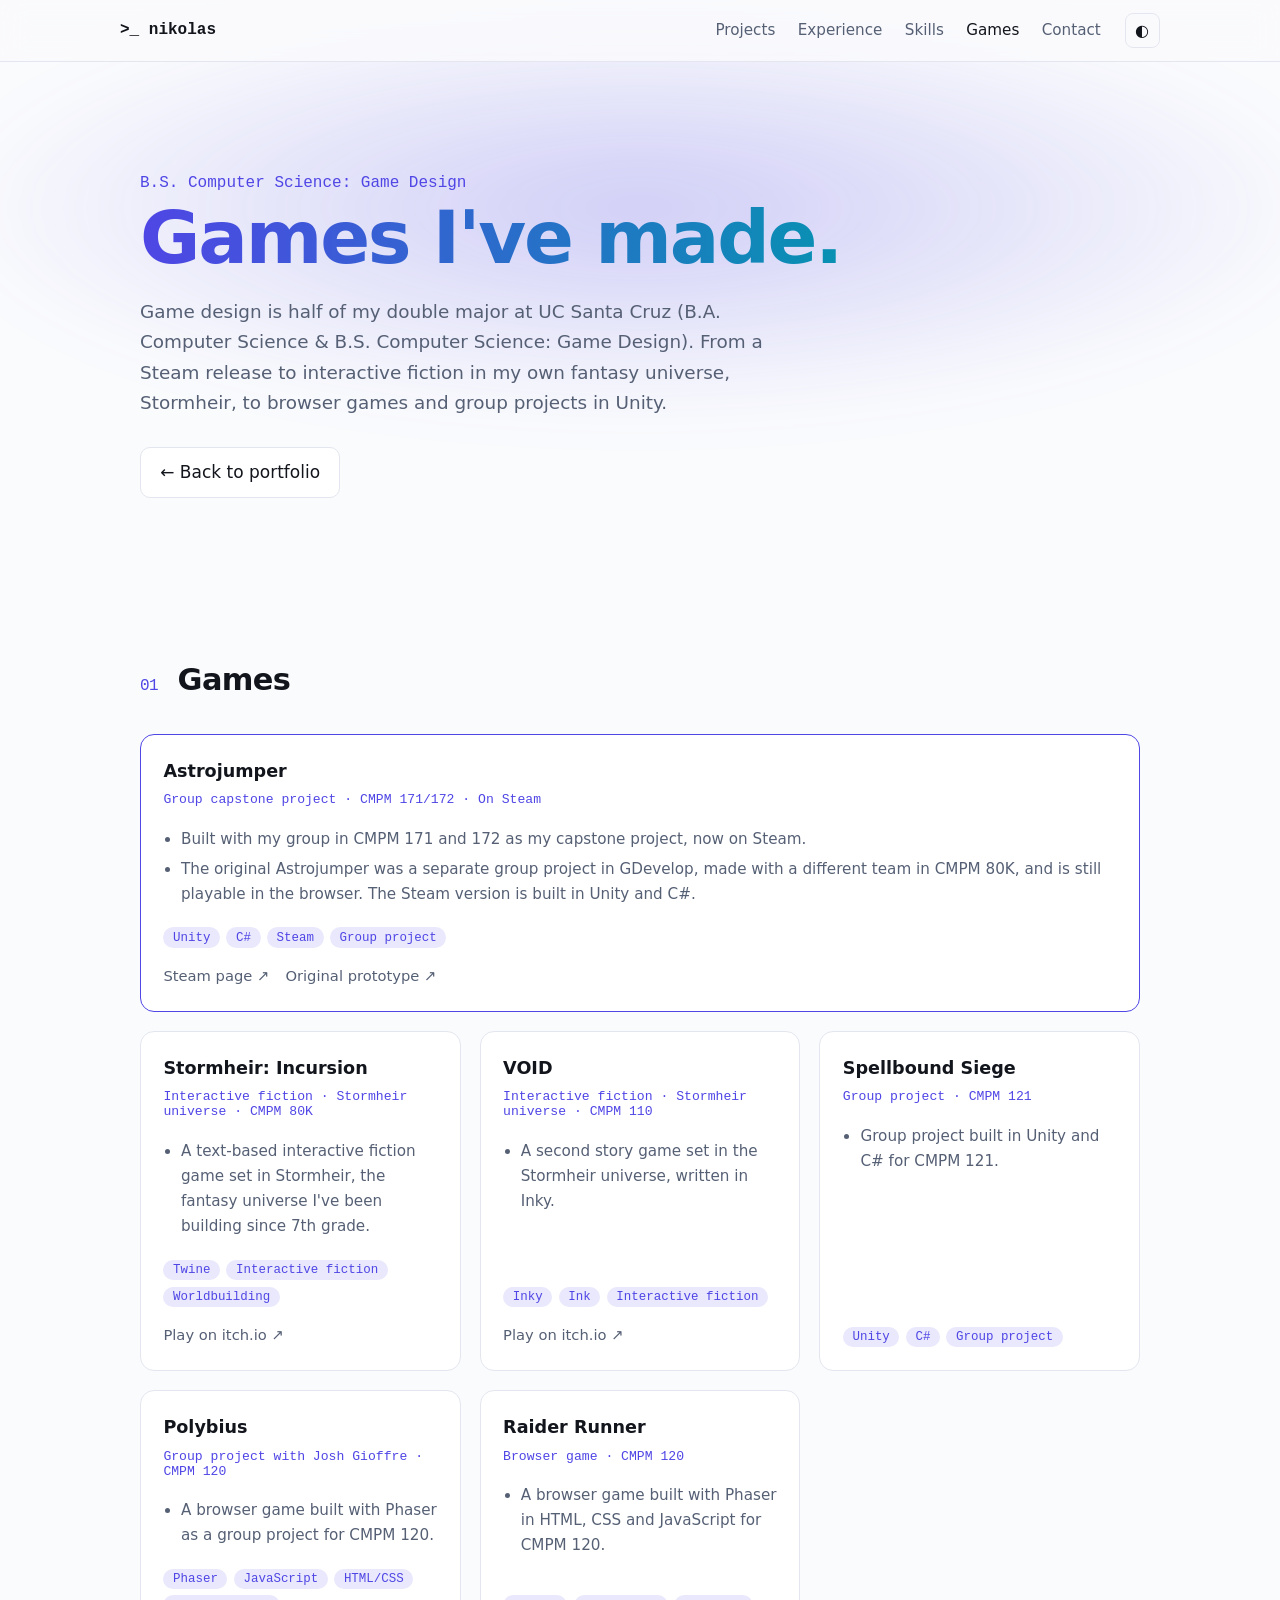
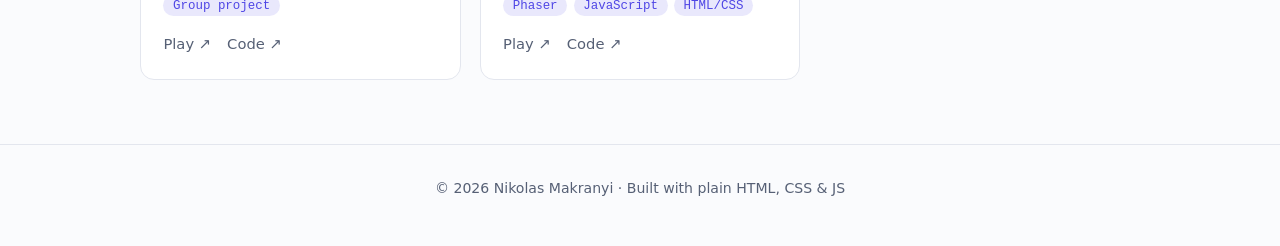
==== commit 26a9e4ef: "Merge pull request #10 from nmakranyi5/claude/loving-planck-1875we Cache-bust CSS/JS on deploy and h" ====
--- a/games.html
+++ b/games.html
@@ -43,32 +43,32 @@
           <div class="links"><a href="https://store.steampowered.com/app/4700910/Astrojumper/" rel="noopener">Steam page ↗</a><a href="https://games.gdevelop-app.com/game-c05f5fa5-5271-40f2-9bf3-189c58e451dd/index.html" rel="noopener">Original prototype ↗</a></div>
         </article>
         <article class="card reveal">
-          <h3>Stormheir: Incursion</h3><span class="when">Interactive fiction · Stormheir universe</span>
+          <h3>Stormheir: Incursion</h3><span class="when">Interactive fiction · Stormheir universe · CMPM 80K</span>
           <ul class="bul"><li>A text-based interactive fiction game set in Stormheir, the fantasy universe I've been building since 7th grade.</li></ul>
           <ul class="tags"><li>Twine</li><li>Interactive fiction</li><li>Worldbuilding</li></ul>
           <div class="links"><a href="https://zenithgamestudios.itch.io/stormheir-incursion" rel="noopener">Play on itch.io ↗</a></div>
         </article>
         <article class="card reveal">
-          <h3>VOID</h3><span class="when">Interactive fiction · Stormheir universe</span>
+          <h3>VOID</h3><span class="when">Interactive fiction · Stormheir universe · CMPM 110</span>
           <ul class="bul"><li>A second story game set in the Stormheir universe, written in Inky.</li></ul>
           <ul class="tags"><li>Inky</li><li>Ink</li><li>Interactive fiction</li></ul>
           <div class="links"><a href="https://zenithgamestudios.itch.io/voidfinal" rel="noopener">Play on itch.io ↗</a></div>
         </article>
         <article class="card reveal">
-          <h3>Spellbound Siege</h3><span class="when">Group project</span>
-          <ul class="bul"><li>Group project built in Unity and C#.</li></ul>
+          <h3>Spellbound Siege</h3><span class="when">Group project · CMPM 121</span>
+          <ul class="bul"><li>Group project built in Unity and C# for CMPM 121.</li></ul>
           <ul class="tags"><li>Unity</li><li>C#</li><li>Group project</li></ul>
           
         </article>
         <article class="card reveal">
-          <h3>Polybius</h3><span class="when">Group project with Josh Gioffre</span>
-          <ul class="bul"><li>A browser game built with Phaser as a group project.</li></ul>
+          <h3>Polybius</h3><span class="when">Group project with Josh Gioffre · CMPM 120</span>
+          <ul class="bul"><li>A browser game built with Phaser as a group project for CMPM 120.</li></ul>
           <ul class="tags"><li>Phaser</li><li>JavaScript</li><li>HTML/CSS</li><li>Group project</li></ul>
           <div class="links"><a href="https://kinglemurs.github.io/Polybius/" rel="noopener">Play ↗</a><a href="https://github.com/KingLemurs/Polybius" rel="noopener">Code ↗</a></div>
         </article>
         <article class="card reveal">
-          <h3>Raider Runner</h3><span class="when">Browser game</span>
-          <ul class="bul"><li>A browser game built with Phaser in HTML, CSS and JavaScript.</li></ul>
+          <h3>Raider Runner</h3><span class="when">Browser game · CMPM 120</span>
+          <ul class="bul"><li>A browser game built with Phaser in HTML, CSS and JavaScript for CMPM 120.</li></ul>
           <ul class="tags"><li>Phaser</li><li>JavaScript</li><li>HTML/CSS</li></ul>
           <div class="links"><a href="https://nmakranyi5.github.io/Raider-Runner/" rel="noopener">Play ↗</a><a href="https://github.com/nmakranyi5/Raider-Runner" rel="noopener">Code ↗</a></div>
         </article>
